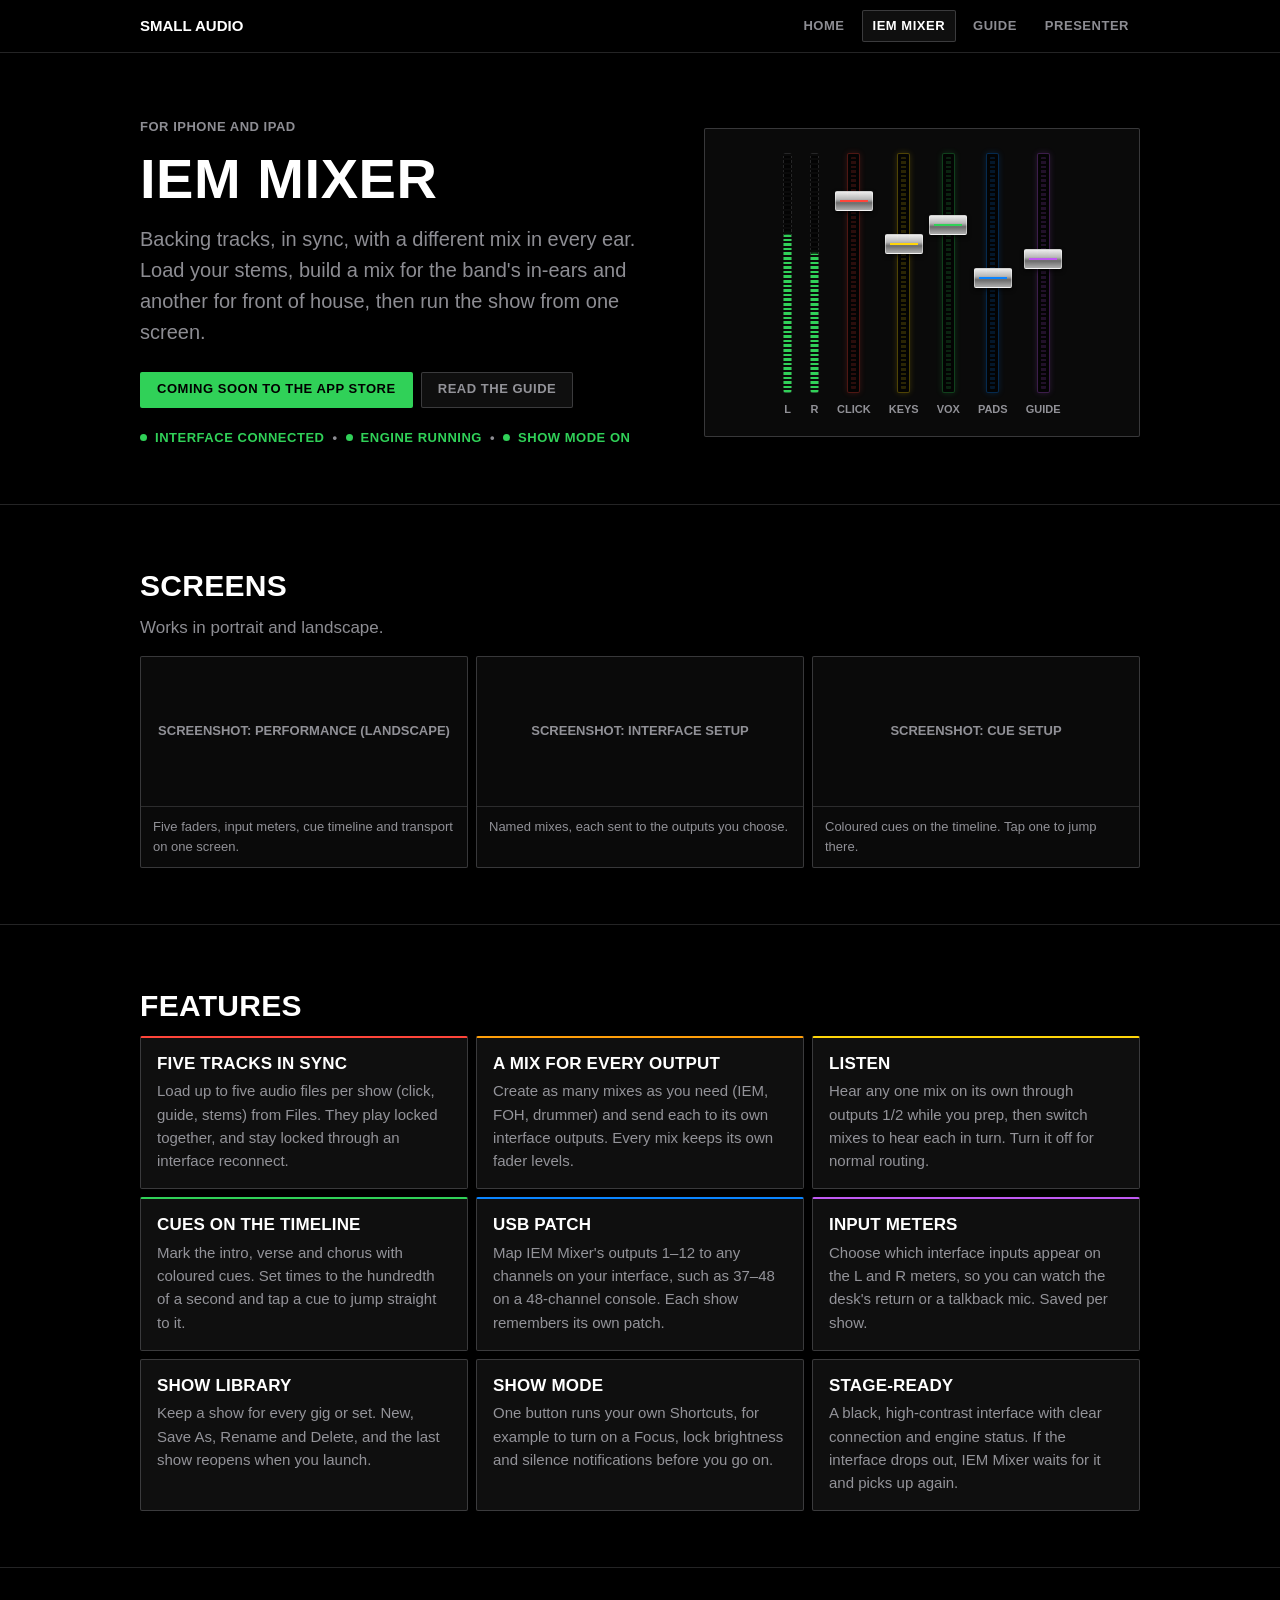
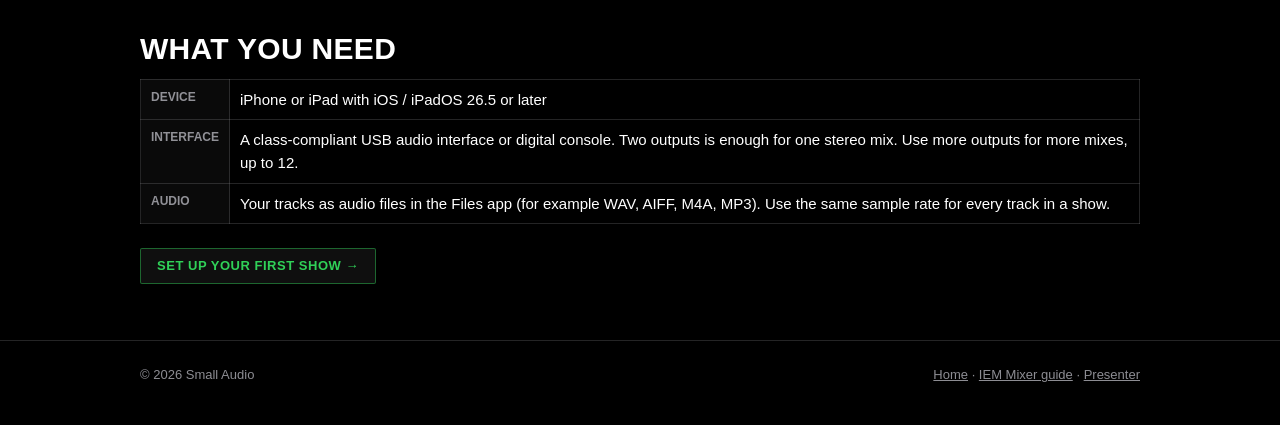
==== iem-mixer/index.html @ 0e88eae6 "Add Small Audio website: home, IEM Mixer and Presenter pages and guides Co-Authored-By: Claude Opus " ====
<!doctype html>
<html lang="en">
<head>
    <meta charset="utf-8">
    <meta name="viewport" content="width=device-width, initial-scale=1">
    <title>IEM Mixer — backing tracks and in-ear mixes for iPhone and iPad</title>
    <meta name="description" content="IEM Mixer plays up to five backing tracks in sync and sends a separate mix of them to each output of your USB interface: in-ears, front of house and more.">
    <meta name="theme-color" content="#000000">
    <link rel="stylesheet" href="../assets/style.css">
</head>
<body>

<header class="site-header">
    <div class="wrap">
        <a class="brand" href="../">Small Audio</a>
        <nav class="nav" aria-label="Main">
            <a href="../">Home</a>
            <a href="./" aria-current="page">IEM Mixer</a>
            <a href="guide.html">Guide</a>
            <a href="../presenter/">Presenter</a>
        </nav>
    </div>
</header>

<main>
    <section class="hero">
        <div class="wrap hero-grid">
            <div>
                <span class="eyebrow label">For iPhone and iPad</span>
                <h1>IEM Mixer</h1>
                <p class="lede">Backing tracks, in sync, with a different mix in every ear. Load your stems, build a mix for the band's in-ears and another for front of house, then run the show from one screen.</p>
                <div class="buttons">
                    <!-- Replace href with the App Store link once the app is live. -->
                    <a class="button on green" href="#" aria-disabled="true">Coming soon to the App Store</a>
                    <a class="button" href="guide.html">Read the guide</a>
                </div>
                <div class="status" style="margin-top: 20px">
                    <span class="dot green"></span><span class="green">Interface connected</span>
                    <span>•</span>
                    <span class="dot green"></span><span class="green">Engine running</span>
                    <span>•</span>
                    <span class="dot green"></span><span class="green">Show mode on</span>
                </div>
            </div>

            <div class="console" aria-hidden="true">
                <div class="strip"><div class="meter" style="--level: 66%"></div><span class="name">L</span></div>
                <div class="strip"><div class="meter" style="--level: 58%"></div><span class="name">R</span></div>
                <div class="strip" data-accent="red"><div class="fader" style="--level: 80%"><span class="cap"></span></div><span class="name">Click</span></div>
                <div class="strip" data-accent="yellow"><div class="fader" style="--level: 62%"><span class="cap"></span></div><span class="name">Keys</span></div>
                <div class="strip" data-accent="green"><div class="fader" style="--level: 70%"><span class="cap"></span></div><span class="name">Vox</span></div>
                <div class="strip" data-accent="blue"><div class="fader" style="--level: 48%"><span class="cap"></span></div><span class="name">Pads</span></div>
                <div class="strip" data-accent="purple"><div class="fader" style="--level: 56%"><span class="cap"></span></div><span class="name">Guide</span></div>
            </div>
        </div>
    </section>

    <section>
        <div class="wrap">
            <h2>Screens</h2>
            <p class="secondary">Works in portrait and landscape.</p>
            <!-- To add screenshots: save PNGs into assets/img/ and replace each
                 .placeholder div with <img src="../assets/img/NAME.png" alt="…">. -->
            <div class="shots">
                <figure class="shot">
                    <div class="placeholder">Screenshot: performance (landscape)</div>
                    <figcaption>Five faders, input meters, cue timeline and transport on one screen.</figcaption>
                </figure>
                <figure class="shot">
                    <div class="placeholder">Screenshot: interface setup</div>
                    <figcaption>Named mixes, each sent to the outputs you choose.</figcaption>
                </figure>
                <figure class="shot">
                    <div class="placeholder">Screenshot: cue setup</div>
                    <figcaption>Coloured cues on the timeline. Tap one to jump there.</figcaption>
                </figure>
            </div>
        </div>
    </section>

    <section>
        <div class="wrap">
            <h2>Features</h2>
            <div class="grid">
                <div class="card" data-accent="red">
                    <h3>Five tracks in sync</h3>
                    <p>Load up to five audio files per show (click, guide, stems) from Files. They play locked together, and stay locked through an interface reconnect.</p>
                </div>
                <div class="card" data-accent="orange">
                    <h3>A mix for every output</h3>
                    <p>Create as many mixes as you need (IEM, FOH, drummer) and send each to its own interface outputs. Every mix keeps its own fader levels.</p>
                </div>
                <div class="card" data-accent="yellow">
                    <h3>Listen</h3>
                    <p>Hear any one mix on its own through outputs 1/2 while you prep, then switch mixes to hear each in turn. Turn it off for normal routing.</p>
                </div>
                <div class="card" data-accent="green">
                    <h3>Cues on the timeline</h3>
                    <p>Mark the intro, verse and chorus with coloured cues. Set times to the hundredth of a second and tap a cue to jump straight to it.</p>
                </div>
                <div class="card" data-accent="blue">
                    <h3>USB patch</h3>
                    <p>Map IEM Mixer's outputs 1–12 to any channels on your interface, such as 37–48 on a 48-channel console. Each show remembers its own patch.</p>
                </div>
                <div class="card" data-accent="purple">
                    <h3>Input meters</h3>
                    <p>Choose which interface inputs appear on the L and R meters, so you can watch the desk's return or a talkback mic. Saved per show.</p>
                </div>
                <div class="card">
                    <h3>Show library</h3>
                    <p>Keep a show for every gig or set. New, Save As, Rename and Delete, and the last show reopens when you launch.</p>
                </div>
                <div class="card">
                    <h3>Show Mode</h3>
                    <p>One button runs your own Shortcuts, for example to turn on a Focus, lock brightness and silence notifications before you go on.</p>
                </div>
                <div class="card">
                    <h3>Stage-ready</h3>
                    <p>A black, high-contrast interface with clear connection and engine status. If the interface drops out, IEM Mixer waits for it and picks up again.</p>
                </div>
            </div>
        </div>
    </section>

    <section>
        <div class="wrap">
            <h2>What you need</h2>
            <table>
                <tr><th>Device</th><td>iPhone or iPad with iOS / iPadOS 26.5 or later</td></tr>
                <tr><th>Interface</th><td>A class-compliant USB audio interface or digital console. Two outputs is enough for one stereo mix. Use more outputs for more mixes, up to 12.</td></tr>
                <tr><th>Audio</th><td>Your tracks as audio files in the Files app (for example WAV, AIFF, M4A, MP3). Use the same sample rate for every track in a show.</td></tr>
            </table>
            <div class="buttons">
                <a class="button green" href="guide.html">Set up your first show →</a>
            </div>
        </div>
    </section>
</main>

<footer class="site-footer">
    <div class="wrap">
        <span>© 2026 Small Audio</span>
        <span><a href="../">Home</a> · <a href="guide.html">IEM Mixer guide</a> · <a href="../presenter/">Presenter</a></span>
    </div>
</footer>

</body>
</html>
---- assets/style.css ----
/*
  IEM Mixer / Presenter website.
  Follows the apps' design guide (IEM Mixer/Design/DESIGN.md):
  black, flat, tight, 2 px corners, uppercase semibold labels,
  colour only for meaning, neon glow only where something is "lit".
*/

:root {
    --bg: #000;
    --panel: rgba(255, 255, 255, 0.06);
    --subtle: rgba(255, 255, 255, 0.04);
    --outline: rgba(142, 142, 147, 0.35);
    --outline-faint: rgba(142, 142, 147, 0.25);
    --text: #fff;
    --secondary: rgba(235, 235, 245, 0.6);

    /* iOS dark-mode system colours */
    --red: #ff453a;
    --orange: #ff9f0a;
    --yellow: #ffd60a;
    --green: #30d158;
    --blue: #0a84ff;
    --purple: #bf5af2;

    --radius: 2px;
    --font: -apple-system, BlinkMacSystemFont, "SF Pro Text", "Helvetica Neue", Arial, sans-serif;
    --mono: ui-monospace, "SF Mono", Menlo, monospace;
}

* { box-sizing: border-box; }

html { color-scheme: dark; }

body {
    margin: 0;
    background: var(--bg);
    color: var(--text);
    font-family: var(--font);
    font-size: 17px;
    line-height: 1.55;
    -webkit-font-smoothing: antialiased;
}

a { color: inherit; }
img { max-width: 100%; display: block; }

.wrap {
    max-width: 1040px;
    margin: 0 auto;
    padding: 0 20px;
}

/* ---------- Labels & type ---------- */

.label,
.nav a,
.button,
.status {
    font-size: 13px;
    font-weight: 600;
    text-transform: uppercase;
    letter-spacing: 0.04em;
}

h1, h2, h3 {
    text-transform: uppercase;
    font-weight: 700;
    line-height: 1.15;
    letter-spacing: 0.01em;
    margin: 0 0 12px;
}

h1 { font-size: clamp(34px, 6vw, 56px); }
h2 { font-size: 30px; margin-top: 8px; }
h3 { font-size: 17px; }

p { margin: 0 0 14px; }

.secondary { color: var(--secondary); }

.lede {
    font-size: 20px;
    color: var(--secondary);
    max-width: 640px;
}

code, kbd, .mono {
    font-family: var(--mono);
    font-size: 0.9em;
}

kbd {
    padding: 1px 6px;
    border: 1px solid var(--outline);
    border-radius: var(--radius);
    background: var(--panel);
    text-transform: uppercase;
    font-family: var(--font);
    font-weight: 600;
    font-size: 12px;
    white-space: nowrap;
}

/* ---------- Header ---------- */

.site-header {
    border-bottom: 1px solid var(--outline-faint);
    position: sticky;
    top: 0;
    background: rgba(0, 0, 0, 0.88);
    backdrop-filter: blur(10px);
    -webkit-backdrop-filter: blur(10px);
    z-index: 10;
}

.site-header .wrap {
    display: flex;
    align-items: center;
    gap: 16px;
    height: 52px;
}

.brand {
    font-weight: 700;
    text-transform: uppercase;
    text-decoration: none;
    font-size: 15px;
    margin-right: auto;
}

.nav {
    display: flex;
    gap: 6px;
    flex-wrap: wrap;
}

.nav a {
    text-decoration: none;
    color: var(--secondary);
    padding: 5px 10px;
    border: 1px solid transparent;
    border-radius: var(--radius);
}

.nav a:hover { color: var(--text); border-color: var(--outline); }

.nav a[aria-current="page"] {
    color: var(--text);
    background: var(--panel);
    border-color: var(--outline);
}

/* ---------- Buttons ---------- */

.buttons {
    display: flex;
    gap: 8px;
    flex-wrap: wrap;
    margin: 24px 0 0;
}

.button {
    display: inline-flex;
    align-items: center;
    justify-content: center;
    min-height: 36px;
    padding: 0 16px;
    text-decoration: none;
    color: var(--secondary);
    background: var(--panel);
    border: 1px solid var(--outline);
    border-radius: var(--radius);
}

.button:hover { color: var(--text); }

/* State button, "on": black text on a solid colour. */
.button.on {
    color: #000;
    border-color: transparent;
}
.button.on.green { background: var(--green); }
.button.on.yellow { background: var(--yellow); }

/* Control button: text and outline in its own colour. */
.button.green:not(.on) { color: var(--green); border-color: rgba(48, 209, 88, 0.45); }
.button.yellow:not(.on) { color: var(--yellow); border-color: rgba(255, 214, 10, 0.45); }

/* ---------- Sections ---------- */

section { padding: 56px 0; }
section + section { border-top: 1px solid var(--outline-faint); }

.hero { padding: 64px 0 56px; }

.hero-grid {
    display: grid;
    grid-template-columns: 1.2fr 1fr;
    gap: 40px;
    align-items: center;
}

@media (max-width: 800px) {
    .hero-grid { grid-template-columns: 1fr; }
}

.eyebrow {
    color: var(--secondary);
    margin-bottom: 10px;
    display: block;
}

/* ---------- Status line ---------- */

.status {
    display: flex;
    align-items: baseline;
    gap: 8px;
    flex-wrap: wrap;
    color: var(--secondary);
}

.dot {
    width: 7px;
    height: 7px;
    border-radius: 50%;
    display: inline-block;
    transform: translateY(-1px);
}
.dot.green { background: var(--green); }
.dot.red { background: var(--red); }
.status .green { color: var(--green); }

/* ---------- Cards ---------- */

.grid {
    display: grid;
    grid-template-columns: repeat(auto-fill, minmax(280px, 1fr));
    gap: 8px;
}

.grid.two { grid-template-columns: repeat(auto-fill, minmax(420px, 1fr)); }

@media (max-width: 500px) {
    .grid.two { grid-template-columns: 1fr; }
}

.card {
    padding: 16px;
    background: var(--panel);
    border: 1px solid var(--outline);
    border-radius: var(--radius);
}

.card h3 { margin-bottom: 6px; }
.card p { color: var(--secondary); font-size: 15px; margin: 0; }
.card p + p { margin-top: 10px; }

/* Thin accent line along the top of a card, like the fader cap's line. */
.card[data-accent] { border-top: 2px solid var(--accent); }
[data-accent="red"] { --accent: var(--red); }
[data-accent="orange"] { --accent: var(--orange); }
[data-accent="yellow"] { --accent: var(--yellow); }
[data-accent="green"] { --accent: var(--green); }
[data-accent="blue"] { --accent: var(--blue); }
[data-accent="purple"] { --accent: var(--purple); }

a.card { text-decoration: none; display: block; }
a.card:hover { border-color: rgba(255, 255, 255, 0.6); }

.app-card h2 { font-size: 26px; margin-bottom: 8px; }
.app-card .buttons { margin-top: 18px; }

/* ---------- Segmented fader (signature element) ---------- */

.console {
    display: flex;
    gap: 18px;
    justify-content: center;
    align-items: flex-end;
    padding: 24px 20px 18px;
    background: var(--subtle);
    border: 1px solid var(--outline);
    border-radius: var(--radius);
}

.strip {
    display: flex;
    flex-direction: column;
    align-items: center;
    gap: 8px;
}

.fader {
    --level: 60%;
    position: relative;
    width: 13px;
    height: var(--meter-height);
    background: rgba(0, 0, 0, 0.65);
    border: 1px solid color-mix(in srgb, var(--accent) 30%, transparent);
    border-radius: var(--radius);
    box-shadow: 0 0 6px color-mix(in srgb, var(--accent) 18%, transparent);
}

/* Unlit segments: accent at 16 %, so the scale stays visible. */
.fader::before,
.fader::after {
    content: "";
    position: absolute;
    left: 3px;
    right: 3px;
    bottom: 3px;
    border-radius: 1px;
    background: repeating-linear-gradient(
        to top,
        var(--seg) 0 2.6px,
        transparent 2.6px 4.6px
    );
}

.fader::before {
    --seg: color-mix(in srgb, var(--accent) 16%, transparent);
    top: 3px;
}

/* Lit segments: full accent with a glow. */
.fader::after {
    --seg: var(--accent);
    height: calc((100% - 6px) * var(--level) / 100%);
    filter: drop-shadow(0 0 3px var(--accent));
}

.fader .cap {
    position: absolute;
    left: 50%;
    bottom: calc(var(--level) - 10px);
    width: 38px;
    height: 20px;
    transform: translateX(-50%);
    border-radius: var(--radius);
    border: 1px solid rgba(255, 255, 255, 0.45);
    background: linear-gradient(
        to bottom,
        rgba(255, 255, 255, 0.92),
        rgba(184, 184, 184, 1) 40%,
        rgba(107, 107, 107, 1) 60%,
        rgba(173, 173, 173, 1)
    );
    box-shadow: 0 2px 4px rgba(0, 0, 0, 0.7);
    z-index: 1;
}

.fader .cap::after {
    content: "";
    position: absolute;
    left: 50%;
    top: 50%;
    width: 28px;
    height: 2px;
    transform: translate(-50%, -50%);
    background: var(--accent);
}

.strip .value {
    font-family: var(--mono);
    font-size: 12px;
    font-weight: 600;
    color: var(--accent);
}

.strip .name {
    font-size: 11px;
    font-weight: 600;
    color: var(--secondary);
    text-transform: uppercase;
}

/* Level meter: thin segments coloured by height. */
.meter {
    --level: 70%;
    width: 9px;
    height: var(--meter-height);
    position: relative;
    background: rgba(0, 0, 0, 0.65);
    border: 1px solid var(--outline-faint);
    border-radius: var(--radius);
    -webkit-mask: repeating-linear-gradient(to top, #000 0 2.6px, transparent 2.6px 4.6px);
    mask: repeating-linear-gradient(to top, #000 0 2.6px, transparent 2.6px 4.6px);
}

.meter::after {
    content: "";
    position: absolute;
    left: 0;
    right: 0;
    bottom: 0;
    height: var(--level);
    /* Colour by height of the whole meter, not of the lit part:
       green to 70 %, yellow to 85 %, orange to 94 %, red above. */
    background: linear-gradient(to top, var(--green) 0 70%, var(--yellow) 70% 85%, var(--orange) 85% 94%, var(--red) 94%);
    background-size: 100% var(--meter-height);
    background-position: bottom;
    filter: drop-shadow(0 0 2px var(--green));
}

.console { --meter-height: 240px; }

@media (max-width: 500px) {
    .console { gap: 12px; --meter-height: 180px; }
    .fader, .meter { height: var(--meter-height); }
}

/* ---------- Screenshots ---------- */

.shots {
    display: grid;
    grid-template-columns: repeat(auto-fit, minmax(300px, 1fr));
    gap: 8px;
}

.shot {
    margin: 0;
    background: var(--subtle);
    border: 1px solid var(--outline);
    border-radius: var(--radius);
    overflow: hidden;
}

.shot img { width: 100%; height: auto; }

/* Shown until a real screenshot is dropped in. */
.shot .placeholder {
    aspect-ratio: 19.5 / 9;
    display: grid;
    place-items: center;
    color: var(--secondary);
    font-size: 13px;
    font-weight: 600;
    text-transform: uppercase;
    border-bottom: 1px solid var(--outline-faint);
}

.shot figcaption {
    padding: 10px 12px;
    font-size: 13px;
    color: var(--secondary);
}

/* ---------- Signal chain ---------- */

.chain {
    display: flex;
    gap: 6px;
    align-items: stretch;
    flex-wrap: wrap;
}

.chain .step {
    flex: 1 1 150px;
    padding: 12px;
    background: var(--panel);
    border: 1px solid var(--outline);
    border-radius: var(--radius);
}

.chain .step .label { display: block; margin-bottom: 4px; }
.chain .step span.secondary { font-size: 14px; }

/* ---------- Guide ---------- */

.guide {
    display: grid;
    grid-template-columns: 220px 1fr;
    gap: 40px;
    padding: 40px 0 72px;
}

@media (max-width: 800px) {
    .guide { grid-template-columns: 1fr; }
    .toc { position: static !important; }
}

.toc {
    position: sticky;
    top: 72px;
    align-self: start;
    padding: 12px;
    background: var(--panel);
    border: 1px solid var(--outline);
    border-radius: var(--radius);
}

.toc ol { list-style: none; margin: 8px 0 0; padding: 0; }
.toc li a {
    display: block;
    padding: 4px 0;
    font-size: 14px;
    color: var(--secondary);
    text-decoration: none;
}
.toc li a:hover { color: var(--text); }

.guide article h2 {
    font-size: 24px;
    padding-top: 28px;
    margin-top: 28px;
    border-top: 1px solid var(--outline-faint);
    scroll-margin-top: 60px;
}

.guide article h2:first-of-type { border-top: none; margin-top: 0; padding-top: 0; }

.guide article h3 { margin-top: 22px; }

.guide article ol,
.guide article ul { padding-left: 22px; margin: 0 0 14px; }
.guide article li { margin-bottom: 6px; }

.note {
    padding: 12px 14px;
    margin: 0 0 14px;
    background: var(--subtle);
    border: 1px solid var(--outline-faint);
    border-left: 2px solid var(--accent, var(--yellow));
    border-radius: var(--radius);
    font-size: 15px;
}

.note .label { display: block; margin-bottom: 2px; color: var(--accent, var(--yellow)); }

table {
    width: 100%;
    border-collapse: collapse;
    margin: 0 0 16px;
    font-size: 15px;
}

th, td {
    text-align: left;
    padding: 8px 10px;
    border: 1px solid var(--outline-faint);
    vertical-align: top;
}

th {
    background: var(--subtle);
    font-size: 12px;
    font-weight: 600;
    text-transform: uppercase;
    color: var(--secondary);
}

/* ---------- Footer ---------- */

.site-footer {
    border-top: 1px solid var(--outline-faint);
    padding: 24px 0 40px;
    color: var(--secondary);
    font-size: 13px;
}

.site-footer .wrap {
    display: flex;
    gap: 16px;
    flex-wrap: wrap;
    justify-content: space-between;
}

.site-footer a { color: var(--secondary); }

:focus-visible {
    outline: 2px solid var(--blue);
    outline-offset: 2px;
}

@media (prefers-reduced-motion: no-preference) {
    .nav a, .button, a.card { transition: color 0.15s, border-color 0.15s; }
}
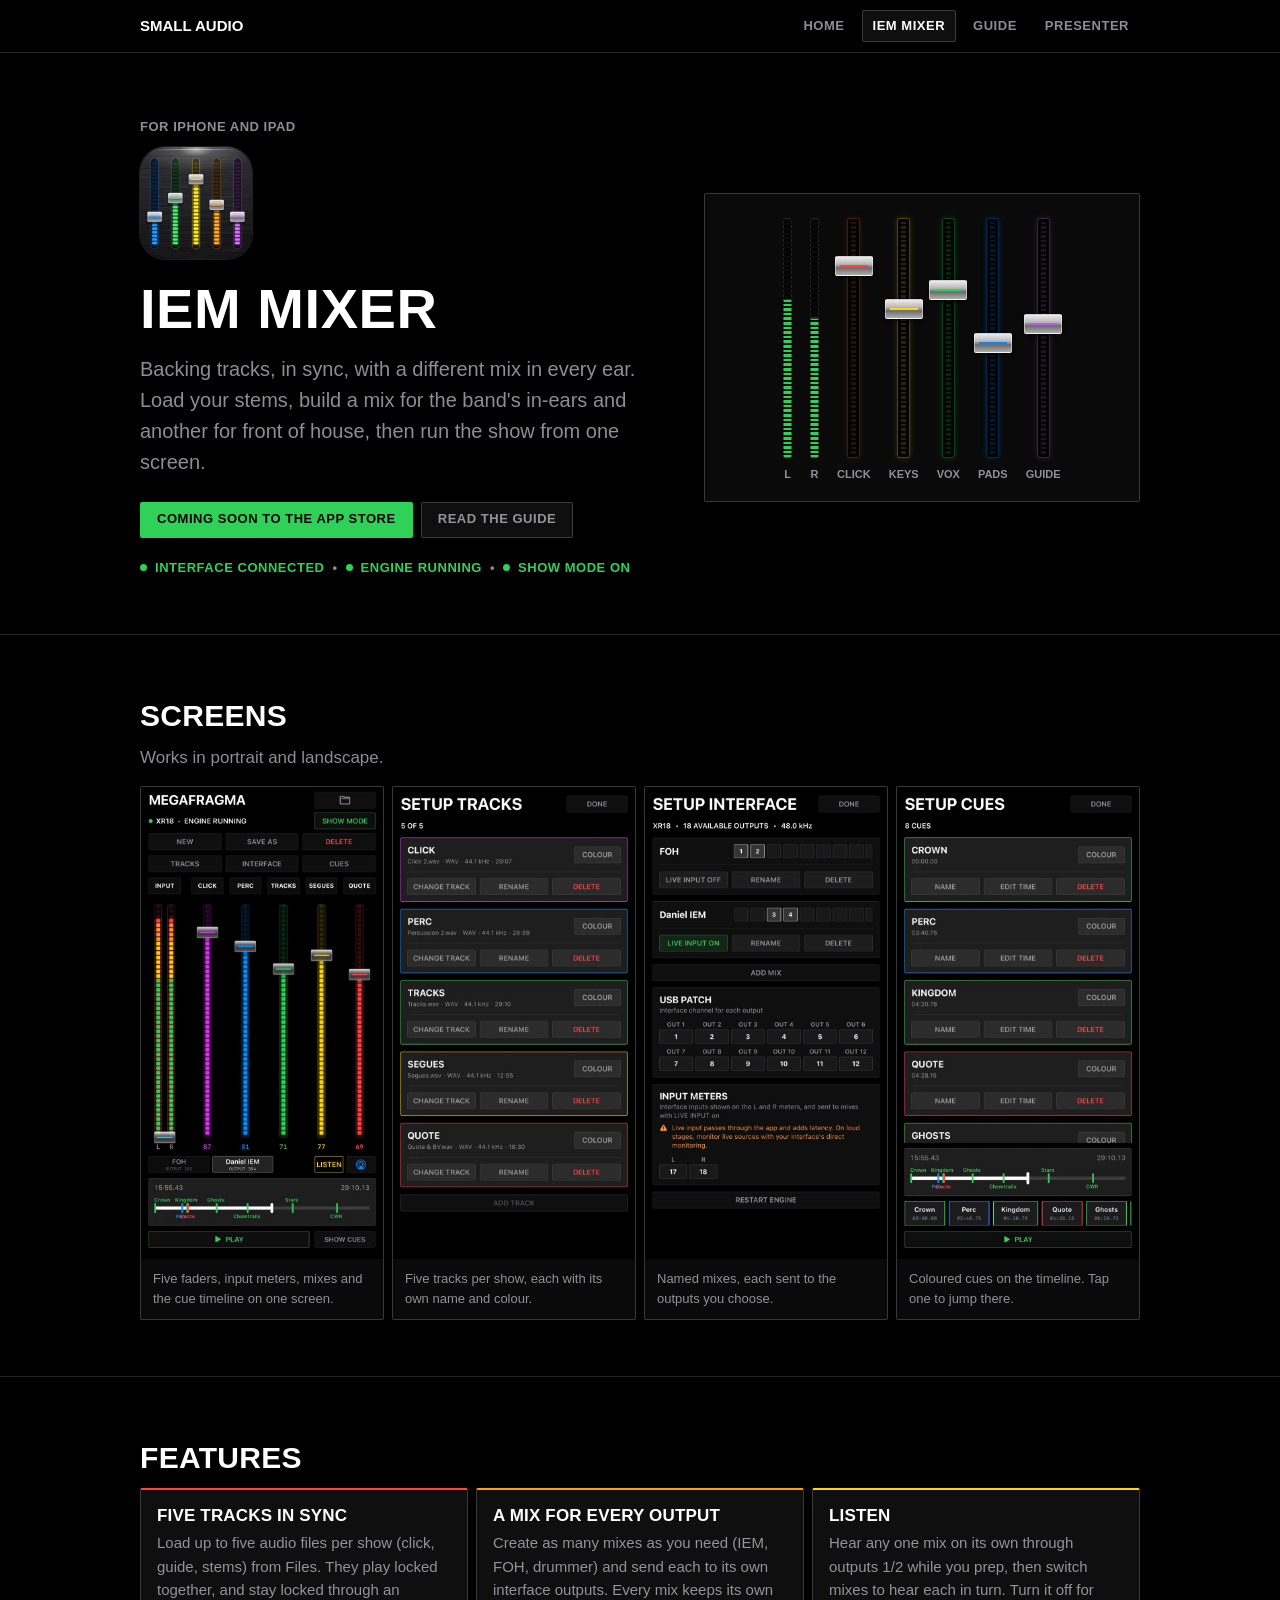
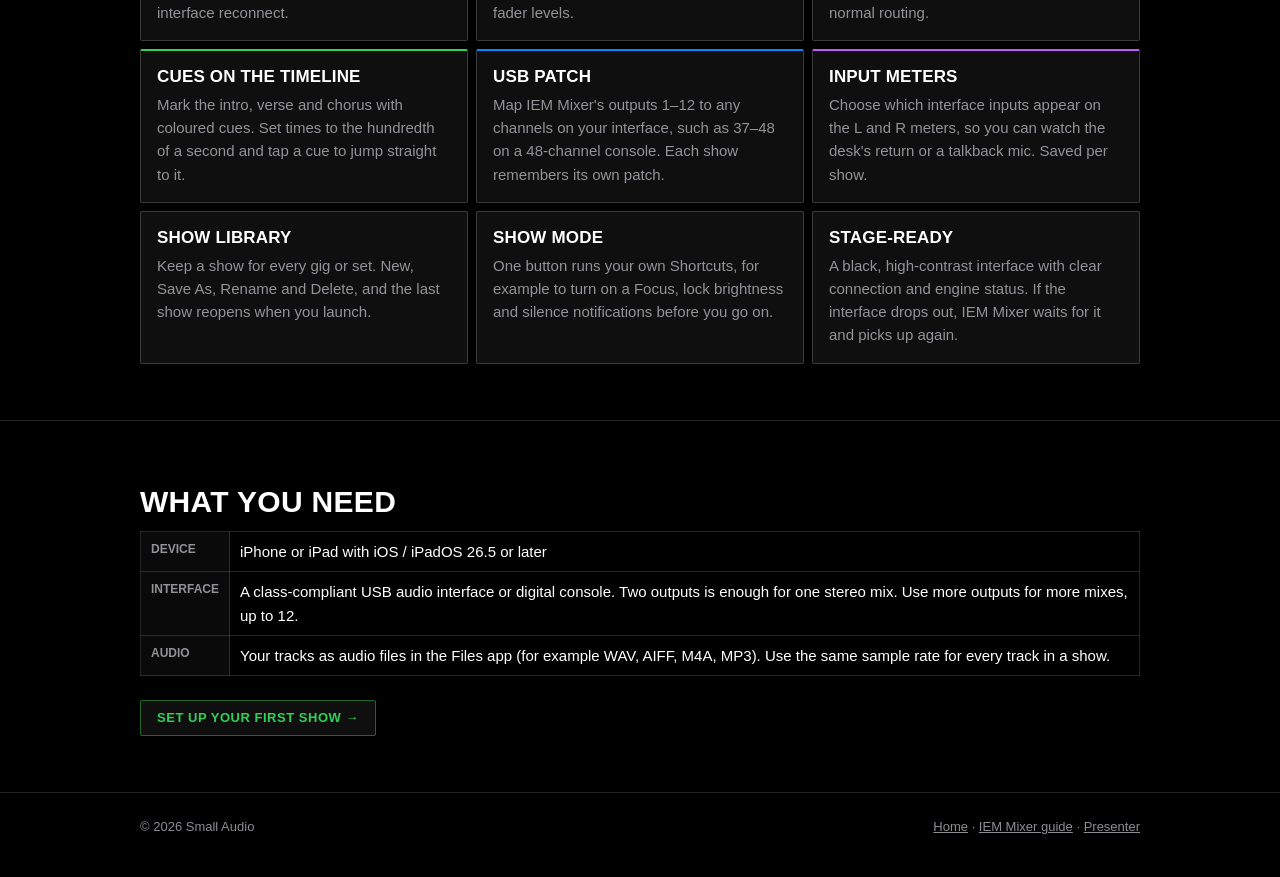
==== commit 5fc80ea2: "Add app screenshots, app icons and favicons - Four IEM Mixer screenshots (portrait grid) and three P" ====
--- a/iem-mixer/index.html
+++ b/iem-mixer/index.html
@@ -7,6 +7,8 @@
     <meta name="description" content="IEM Mixer plays up to five backing tracks in sync and sends a separate mix of them to each output of your USB interface: in-ears, front of house and more.">
     <meta name="theme-color" content="#000000">
     <link rel="stylesheet" href="../assets/style.css">
+    <link rel="icon" type="image/png" href="../assets/img/favicon-iem-mixer.png">
+    <link rel="apple-touch-icon" href="../assets/img/apple-touch-icon-iem-mixer.png">
 </head>
 <body>
 
@@ -27,6 +29,7 @@
         <div class="wrap hero-grid">
             <div>
                 <span class="eyebrow label">For iPhone and iPad</span>
+                <img class="app-icon large" src="../assets/img/icon-iem-mixer.jpg" width="112" height="112" alt="IEM Mixer app icon">
                 <h1>IEM Mixer</h1>
                 <p class="lede">Backing tracks, in sync, with a different mix in every ear. Load your stems, build a mix for the band's in-ears and another for front of house, then run the show from one screen.</p>
                 <div class="buttons">
@@ -59,19 +62,25 @@
         <div class="wrap">
             <h2>Screens</h2>
             <p class="secondary">Works in portrait and landscape.</p>
-            <!-- To add screenshots: save PNGs into assets/img/ and replace each
-                 .placeholder div with <img src="../assets/img/NAME.png" alt="…">. -->
-            <div class="shots">
+            <div class="shots portrait">
                 <figure class="shot">
-                    <div class="placeholder">Screenshot: performance (landscape)</div>
-                    <figcaption>Five faders, input meters, cue timeline and transport on one screen.</figcaption>
+                    <img src="../assets/img/iem-performance.jpg" width="720" height="1406" loading="lazy"
+                         alt="IEM Mixer performance screen: show MEGAFRAGMA on an XR18 with the engine running, L/R input meters, five coloured track faders, FOH and Daniel IEM mix buttons, LISTEN, and a cue timeline with PLAY.">
+                    <figcaption>Five faders, input meters, mixes and the cue timeline on one screen.</figcaption>
                 </figure>
                 <figure class="shot">
-                    <div class="placeholder">Screenshot: interface setup</div>
+                    <img src="../assets/img/iem-tracks.jpg" width="720" height="1406" loading="lazy"
+                         alt="Setup Tracks screen with five coloured track cards (Click, Perc, Tracks, Segues, Quote), each showing its WAV file, sample rate and length.">
+                    <figcaption>Five tracks per show, each with its own name and colour.</figcaption>
+                </figure>
+                <figure class="shot">
+                    <img src="../assets/img/iem-interface.jpg" width="720" height="1406" loading="lazy"
+                         alt="Setup Interface screen on an XR18 with 18 outputs: an FOH mix on outputs 1 and 2, a Daniel IEM mix on 3 and 4 with live input on, the USB patch grid and input meter selection.">
                     <figcaption>Named mixes, each sent to the outputs you choose.</figcaption>
                 </figure>
                 <figure class="shot">
-                    <div class="placeholder">Screenshot: cue setup</div>
+                    <img src="../assets/img/iem-cues.jpg" width="720" height="1406" loading="lazy"
+                         alt="Setup Cues screen with 8 cues: coloured cue cards (Crown, Perc, Kingdom, Quote) with times to the hundredth of a second, a timeline of named cues, and a row of cue shortcut buttons above PLAY.">
                     <figcaption>Coloured cues on the timeline. Tap one to jump there.</figcaption>
                 </figure>
             </div>
--- a/assets/style.css
+++ b/assets/style.css
@@ -230,6 +230,12 @@
 .dot.green { background: var(--green); }
 .dot.red { background: var(--red); }
 .status .green { color: var(--green); }
+
+/* Readouts like "48 kHz · 144 frames" keep their case, as in the app. */
+.status .mono {
+    text-transform: none;
+    letter-spacing: 0;
+}
 
 /* ---------- Cards ---------- */
 
@@ -428,6 +434,18 @@
 
 .shot img { width: 100%; height: auto; }
 
+/* Phone screenshots in portrait: four across on desktop, two on phones. */
+.shots.portrait { grid-template-columns: repeat(4, 1fr); }
+
+/* Wide landscape screenshots: the first full width, then two across. */
+.shots.landscape { grid-template-columns: repeat(2, 1fr); }
+.shots.landscape .shot:first-child { grid-column: 1 / -1; }
+
+@media (max-width: 800px) {
+    .shots.portrait { grid-template-columns: repeat(2, 1fr); }
+    .shots.landscape { grid-template-columns: 1fr; }
+}
+
 /* Shown until a real screenshot is dropped in. */
 .shot .placeholder {
     aspect-ratio: 19.5 / 9;
@@ -576,3 +594,21 @@
 @media (prefers-reduced-motion: no-preference) {
     .nav a, .button, a.card { transition: color 0.15s, border-color 0.15s; }
 }
+
+/* ---------- App icons ---------- */
+
+/* iOS-style rounded square, with a faint edge so it sits on black. */
+.app-icon {
+    display: block;
+    width: 72px;
+    height: 72px;
+    border-radius: 22.5%;
+    margin-bottom: 14px;
+    box-shadow: 0 0 0 1px rgba(255, 255, 255, 0.12), 0 6px 18px rgba(0, 0, 0, 0.6);
+}
+
+.app-icon.large {
+    width: 112px;
+    height: 112px;
+    margin-bottom: 18px;
+}
